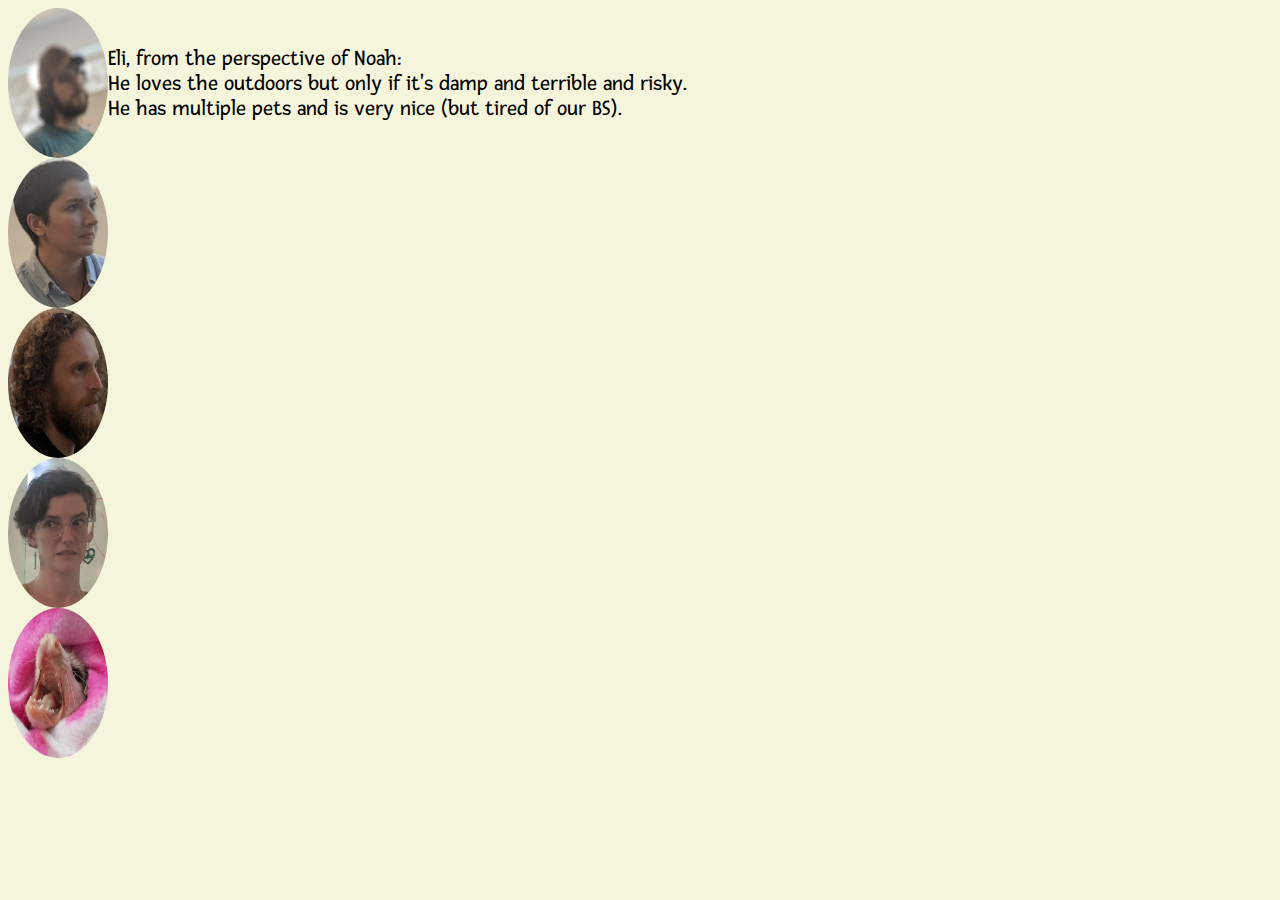
==== about-us.html @ 0c367021 "starting work on about us page, thought it would be good to link to it via footer" ====
<!DOCTYPE html>
<html lang="en">
<head>
    <meta charset="UTF-8">
    <meta name="viewport" content="width=device-width, initial-scale=1.0">
    <title>About The Creators</title>
    
    <link rel="stylesheet" href="src/shared/header.css">
    <link rel="stylesheet" href="src/shared/navBar.css">
    <link rel="stylesheet" href="src/shared/profile.css">
    <link rel="stylesheet" href="./about-us.css">
</head>
<body>

<div id="top-div">

    <div class="top-people">

        <div class="top-person">
            <div id="eli">
                <img src="./assets/eli.jpg" alt="the man. the myth. the legend.">
                <p>Eli, from the perspective of Noah:<br>
                    He loves the outdoors but only if it's damp and terrible and risky.<br> 
                    He has multiple pets and is very nice (but tired of our BS).<br>
                </p>
            </div>

        </div>

        <div class="top-person">
            <div id="erin">
                <img src="./assets/erin.jpg" alt="chiller than you">

            </div>

        </div>

        <div class="top-person">
            <div id="dirt">
                <img src="./assets/dirt.jpg" alt="we don't know his past">

            </div>

        </div>

        <div class="top-person">
            <div id="claire">
                <img src="./assets/claire.jpg" alt="AHchachaaaaa">
            </div>

        </div>

        <div class="top-person">
            <div id="noah">
                <img src="./assets/noah.jpg" alt="a normal picture of noah">
            </div>

        </div>

    </div>

</div>

</body>
</html>
---- src/shared/header.css ----
@import url('https://fonts.googleapis.com/css?family=Bad+Script&display=swap');

#header {
    display: grid;
    /* flex-direction: column; */
    grid-template-columns: 10% 80% 10%;
    grid-template-rows: 50% 50%;
    border: 2px solid #353A45;
    text-align: center;
    border-radius: 10px;
    background-color: rgba(136, 63, 78, 0.822);
    color: #EEECCB;
    font-family: 'Bad Script', cursive;
}

header {
    grid-column-start: 2;
    order: 1;
}

h1 {
    order: 3;
}

div .profile {
    grid-column-start: 1; 
    flex-direction: column;
    align-items: flex-start;
    
}

nav {
    grid-row-start: 2;
    grid-column-start: 2;
    align-items: flex-end;
}

/* button {
    grid-column-start: 3;
    grid-row-start: 1;
    display: flex;
    align-items: flex-end;
} */


a {
    flex-direction: row;
    align-content: space-around;
    text-decoration: none;
    color: #EEECCB;
    font-weight: 800;
}

a:visited {
    color: #353A45;
}

/* dark blue
#353A45

/* light tan */
/* #EEECCB

/* red */
/* #883F4E */
---- src/shared/navBar.css ----
nav {
    display: flex;
    flex-direction: row;
    justify-content: space-around;
}
---- src/shared/profile.css ----
img {
    border-radius: 100%;
}
---- about-us.css ----
@import url('https://fonts.googleapis.com/css?family=Fresca&display=swap');
/* top div is the global parent */

body {
    background-color: beige;
    font-family: 'Fresca', sans-serif;
    font-size: 1.4em;
}

#top-div {
    display: flex;
    flex-direction: row;
}

#top-people {
    display: flex;
    flex-direction: column;
}

#top-person {
    display: flex;
    flex-direction: row;
}


/* eli's section */
#eli {
    display: flex;
    align-items: center;
}

#eli img {
    height: 150px;
    width: 100px;
}

/* erin's section */

#erin {
    display: flex;
    align-items: center;
    }
    
#erin img {
    height: 150px;
    width: 100px;
}

/* dirt's section */

#dirt {
    display: flex;
    align-items: center;
    }
    
#dirt img {
    height: 150px;
    width: 100px;
}

/* claire's section */

#claire {
    display: flex;
    align-items: center;
}

#claire img {
    height: 150px;
    width: 100px;
}

/* noah's section */

#noah {
    display: flex;
    align-items: center;
    }
    
#noah img {
    height: 150px;
    width: 100px;
}
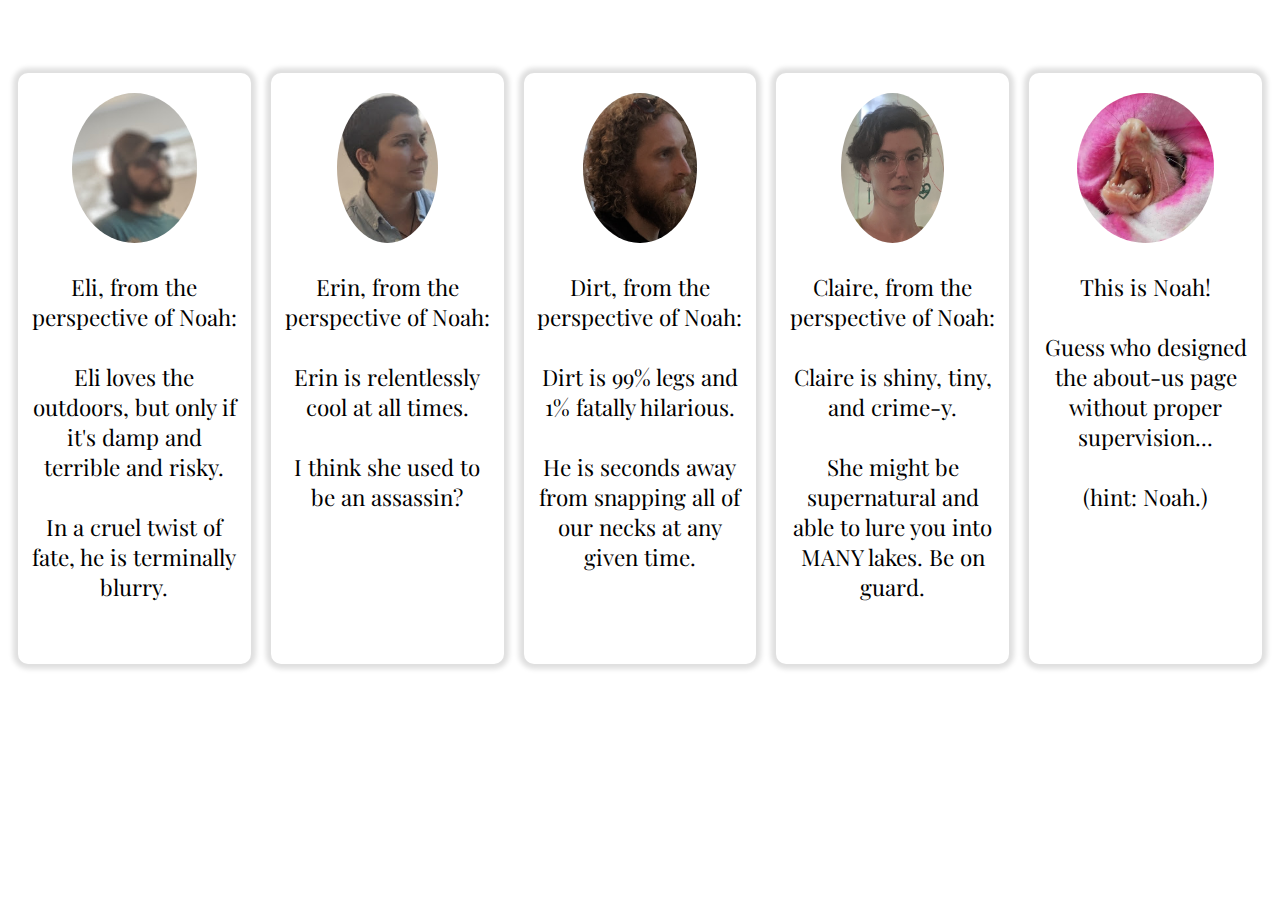
==== commit ac1520a0: "styling and about us page completed" ====
--- a/about-us.html
+++ b/about-us.html
@@ -12,51 +12,53 @@
 </head>
 <body>
 
-<div id="top-div">
 
-    <div class="top-people">
 
-        <div class="top-person">
-            <div id="eli">
-                <img src="./assets/eli.jpg" alt="the man. the myth. the legend.">
-                <p>Eli, from the perspective of Noah:<br>
-                    He loves the outdoors but only if it's damp and terrible and risky.<br> 
-                    He has multiple pets and is very nice (but tired of our BS).<br>
-                </p>
-            </div>
+<div class="top-people">
 
-        </div>
+    <div>
+        <img src="./assets/eli.jpg" alt="the man. the myth. the legend.">
+        <p>Eli, from the perspective of Noah: <br><br>
+            Eli loves the outdoors, but only if it's damp and terrible and risky.<br><br>
+            In a cruel twist of fate, he is terminally blurry.<br><br>
+        </p>
+    </div>
 
-        <div class="top-person">
-            <div id="erin">
-                <img src="./assets/erin.jpg" alt="chiller than you">
+    <div>
+        <img src="./assets/erin.jpg" alt="chiller than you">
+        <p>Erin, from the perspective of Noah:<br><br>
+            Erin is relentlessly cool at all times. <br><br>
+            I think she used to be an assassin?
+        </p>
+    </div>
 
-            </div>
 
-        </div>
+    <div>
+        <img src="./assets/dirt.jpg" alt="we don't know his past">
+        <p>Dirt, from the perspective of Noah:<br><br>
+            Dirt is 99% legs and 1% fatally hilarious.<br><br>
+            He is seconds away from snapping all of our necks at any given time.
+        </p>
+    </div>
 
-        <div class="top-person">
-            <div id="dirt">
-                <img src="./assets/dirt.jpg" alt="we don't know his past">
 
-            </div>
+    <div>
+        <img src="./assets/claire.jpg" alt="AHchachaaaaa">
+        <p>Claire, from the perspective of Noah:<br><br>
+            Claire is shiny, tiny, and crime-y.<br><br>
+            She might be supernatural and able to lure you into MANY lakes. Be on guard.
 
-        </div>
+        </p>
+    </div>
 
-        <div class="top-person">
-            <div id="claire">
-                <img src="./assets/claire.jpg" alt="AHchachaaaaa">
-            </div>
 
-        </div>
 
-        <div class="top-person">
-            <div id="noah">
-                <img src="./assets/noah.jpg" alt="a normal picture of noah">
-            </div>
-
-        </div>
-
+    <div>
+        <img src="./assets/noah.jpg" alt="a normal picture of noah">
+        <p>This is Noah!<br><br>
+            Guess who designed the about-us page without proper supervision...<br><br>
+            (hint: Noah.)
+        </p>
     </div>
 
 </div>
--- a/about-us.css
+++ b/about-us.css
@@ -1,83 +1,31 @@
-@import url('https://fonts.googleapis.com/css?family=Fresca&display=swap');
-/* top div is the global parent */
+@import url('https://fonts.googleapis.com/css?family=Playfair+Display&display=swap');
+
 
 body {
-    background-color: beige;
-    font-family: 'Fresca', sans-serif;
+    font-family: 'Playfair Display', serif;
     font-size: 1.4em;
 }
 
-#top-div {
+.top-people {
     display: flex;
-    flex-direction: row;
+    flex-wrap: nowrap;
+    margin-top: 5%;
 }
 
-#top-people {
-    display: flex;
-    flex-direction: column;
+.top-people > div {
+    width: 45%;
+    text-align: center;
+    margin: 10px;
+    padding: 10px;
+    border-radius: 10px;
+    box-shadow: 0 0 5px 5px rgba(0, 0, 0, 0.13);
 }
 
-#top-person {
-    display: flex;
-    flex-direction: row;
+img {
+    margin-top: 10px;
+    height: 150px;
 }
 
-
-/* eli's section */
-#eli {
-    display: flex;
-    align-items: center;
-}
-
-#eli img {
-    height: 150px;
-    width: 100px;
-}
-
-/* erin's section */
-
-#erin {
-    display: flex;
-    align-items: center;
-    }
-    
-#erin img {
-    height: 150px;
-    width: 100px;
-}
-
-/* dirt's section */
-
-#dirt {
-    display: flex;
-    align-items: center;
-    }
-    
-#dirt img {
-    height: 150px;
-    width: 100px;
-}
-
-/* claire's section */
-
-#claire {
-    display: flex;
-    align-items: center;
-}
-
-#claire img {
-    height: 150px;
-    width: 100px;
-}
-
-/* noah's section */
-
-#noah {
-    display: flex;
-    align-items: center;
-    }
-    
-#noah img {
-    height: 150px;
-    width: 100px;
+img :last-child {
+    width: 90px;
 }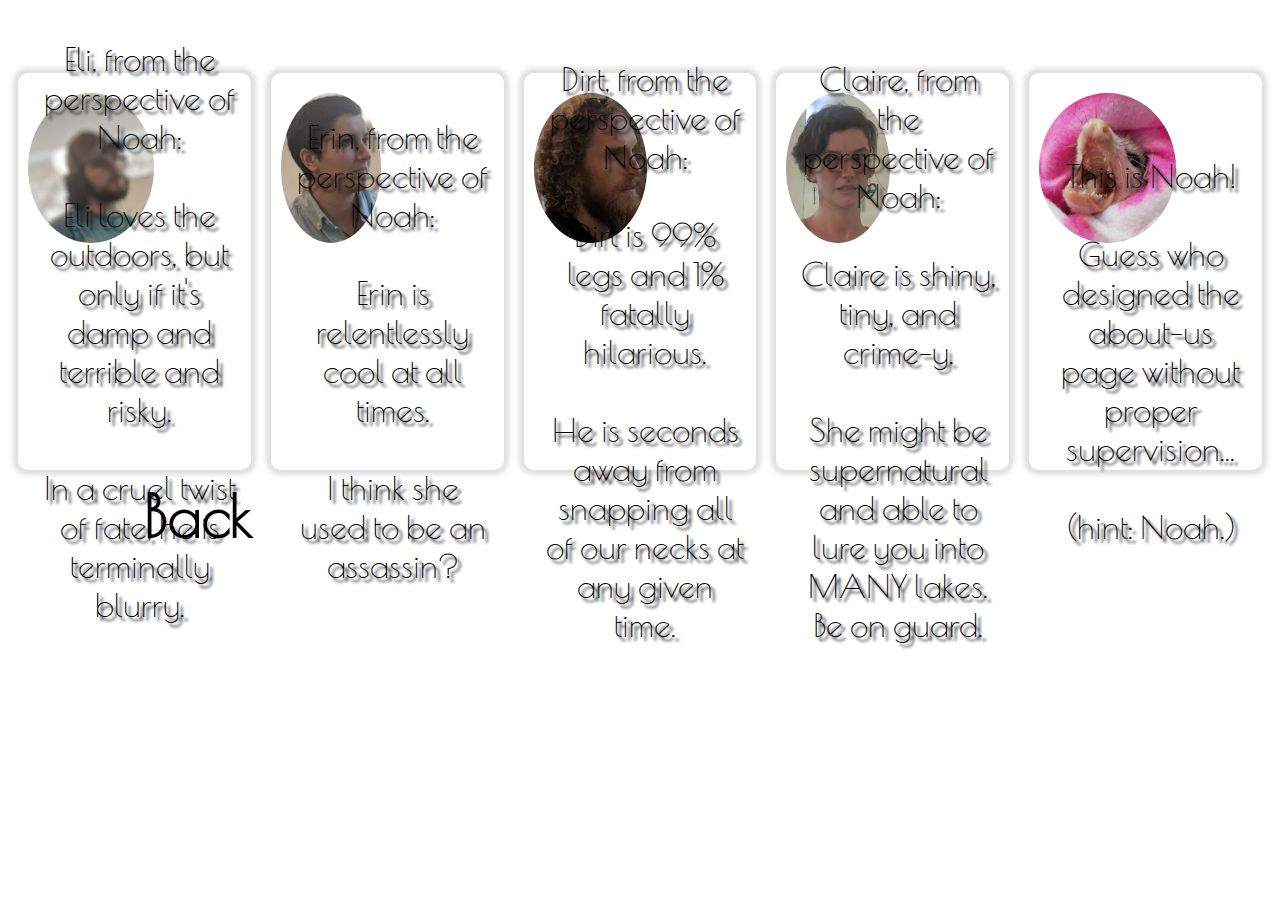
==== commit 36fdf5b1: "fixing merge conflicts" ====
--- a/about-us.html
+++ b/about-us.html
@@ -18,7 +18,7 @@
 
     <div>
         <img src="./assets/eli.jpg" alt="the man. the myth. the legend.">
-        <p>Eli, from the perspective of Noah: <br><br>
+        <p class="profile">Eli, from the perspective of Noah: <br><br>
             Eli loves the outdoors, but only if it's damp and terrible and risky.<br><br>
             In a cruel twist of fate, he is terminally blurry.<br><br>
         </p>
@@ -26,7 +26,7 @@
 
     <div>
         <img src="./assets/erin.jpg" alt="chiller than you">
-        <p>Erin, from the perspective of Noah:<br><br>
+        <p class="profile">Erin, from the perspective of Noah:<br><br>
             Erin is relentlessly cool at all times. <br><br>
             I think she used to be an assassin?
         </p>
@@ -35,7 +35,7 @@
 
     <div>
         <img src="./assets/dirt.jpg" alt="we don't know his past">
-        <p>Dirt, from the perspective of Noah:<br><br>
+        <p class="profile">Dirt, from the perspective of Noah:<br><br>
             Dirt is 99% legs and 1% fatally hilarious.<br><br>
             He is seconds away from snapping all of our necks at any given time.
         </p>
@@ -44,7 +44,7 @@
 
     <div>
         <img src="./assets/claire.jpg" alt="AHchachaaaaa">
-        <p>Claire, from the perspective of Noah:<br><br>
+        <p class="profile">Claire, from the perspective of Noah:<br><br>
             Claire is shiny, tiny, and crime-y.<br><br>
             She might be supernatural and able to lure you into MANY lakes. Be on guard.
 
@@ -55,7 +55,7 @@
 
     <div>
         <img src="./assets/noah.jpg" alt="a normal picture of noah">
-        <p>This is Noah!<br><br>
+        <p class="profile">This is Noah!<br><br>
             Guess who designed the about-us page without proper supervision...<br><br>
             (hint: Noah.)
         </p>
@@ -63,5 +63,9 @@
 
 </div>
 
+<div id="back"> 
+    <a href="index.html">Back</a>
+</div>
+
 </body>
 </html>--- a/src/shared/header.css
+++ b/src/shared/header.css
@@ -1,16 +1,20 @@
-@import url('https://fonts.googleapis.com/css?family=Bad+Script&display=swap');
+@import url('https://fonts.googleapis.com/css?family=IM+Fell+DW+Pica+SC%7CPoiret+One&display=swap');
 
 #header {
     display: grid;
-    /* flex-direction: column; */
     grid-template-columns: 10% 80% 10%;
     grid-template-rows: 50% 50%;
-    border: 2px solid #353A45;
+    border: 2px solid rgba(0, 0, 0, 0.336);
     text-align: center;
-    border-radius: 10px;
-    background-color: rgba(136, 63, 78, 0.822);
-    color: #EEECCB;
-    font-family: 'Bad Script', cursive;
+    border-radius: 15px;
+    color: rgb(0, 0, 0);
+    font-family: 'IM Fell DW Pica SC', serif;
+    background-image: url(../../assets/spiceheader.jpg);
+    margin: 30px;
+    margin-right: 50px;
+    margin-left: 50px;
+    box-shadow: 0 0 7px black;
+    height: 380px;
 }
 
 header {
@@ -19,14 +23,19 @@
 }
 
 h1 {
+    font-size: 2.3em;
     order: 3;
+    background-color: rgba(255, 255, 255, 0.658);
+    border: 2px solid rgba(0, 0, 0, 0.336);
+    margin-top: 150px;
+    border-radius: 50px;
+    margin-bottom: 0px;
 }
 
 div .profile {
     grid-column-start: 1; 
     flex-direction: column;
     align-items: flex-start;
-    
 }
 
 nav {
@@ -35,31 +44,17 @@
     align-items: flex-end;
 }
 
-/* button {
-    grid-column-start: 3;
-    grid-row-start: 1;
-    display: flex;
-    align-items: flex-end;
-} */
-
-
 a {
     flex-direction: row;
     align-content: space-around;
     text-decoration: none;
-    color: #EEECCB;
+    color: rgb(252, 250, 250);
     font-weight: 800;
+    margin-bottom: 10px;
+    width: 30%;
 }
 
-a:visited {
-    color: #353A45;
-}
-
-/* dark blue
-#353A45
-
-/* light tan */
-/* #EEECCB
-
-/* red */
-/* #883F4E */ +a:hover {
+    background-color: rgba(255, 255, 255, 0.658);
+    border-radius: 50px;
+}--- a/src/shared/navBar.css
+++ b/src/shared/navBar.css
@@ -2,4 +2,18 @@
     display: flex;
     flex-direction: row;
     justify-content: space-around;
-}+  
+}
+
+/* a {
+    text-shadow: 0 0 10px black;
+} */
+
+#nav-bar{
+    font-size: 1.3em;
+    color: white;
+    letter-spacing: .04em;
+    text-shadow: 
+      2px 2px 1px rgb(29, 2, 2), 
+      3px 3px 1px rgba(255, 255, 255, 0.2);
+}
--- a/src/shared/profile.css
+++ b/src/shared/profile.css
@@ -1,3 +1,24 @@
+.profile {
+    display: flex;
+    justify-content: center;
+    margin-left: 5%;
+    color: white;
+    text-shadow: 4px 4px 3px black;
+    font-size: 1.3em;
+    height: 150px;
+}
+
 img {
+    display: flex;
     border-radius: 100%;
+}
+
+.profile button {
+    background:url('/assets/out-sign.png') no-repeat center;
+    background-color: rgba(255, 255, 255, 0.603);
+    border: none;
+    width: 45px;
+    height: 25px;
+    border-radius: 10px;
+    padding: 18px; 
 }--- a/about-us.css
+++ b/about-us.css
@@ -1,9 +1,8 @@
-@import url('https://fonts.googleapis.com/css?family=Playfair+Display&display=swap');
-
+@import url('https://fonts.googleapis.com/css?family=IM+Fell+DW+Pica+SC|Poiret+One&display=swap');
 
 body {
-    font-family: 'Playfair Display', serif;
-    font-size: 1.4em;
+    font-family: 'Poiret One', cursive;
+    font-size: 1.6em;
 }
 
 .top-people {
@@ -21,6 +20,10 @@
     box-shadow: 0 0 5px 5px rgba(0, 0, 0, 0.13);
 }
 
+.profile {
+    color: black;
+}
+
 img {
     margin-top: 10px;
     height: 150px;
@@ -28,4 +31,11 @@
 
 img :last-child {
     width: 90px;
+}
+
+#back > a {
+    display: flex;
+    justify-content: center;
+    color: black;
+    font-size: 2.3em;
 }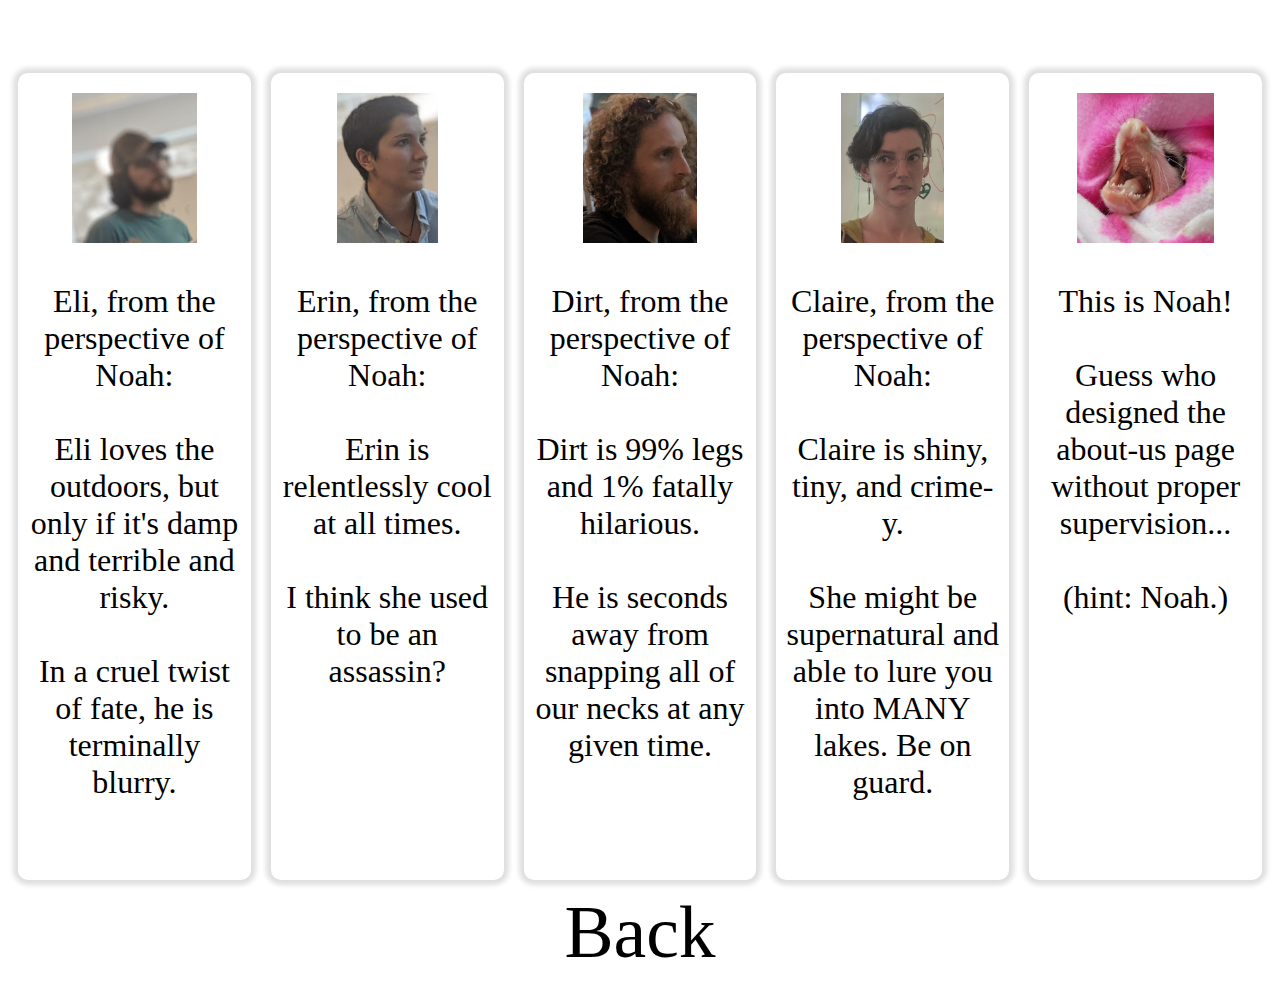
==== commit eebda510: "Merge pull request #14 from familyrecipes/style" ====
--- a/about-us.html
+++ b/about-us.html
@@ -5,9 +5,6 @@
     <meta name="viewport" content="width=device-width, initial-scale=1.0">
     <title>About The Creators</title>
     
-    <link rel="stylesheet" href="src/shared/header.css">
-    <link rel="stylesheet" href="src/shared/navBar.css">
-    <link rel="stylesheet" href="src/shared/profile.css">
     <link rel="stylesheet" href="./about-us.css">
 </head>
 <body>
--- a/about-us.css
+++ b/about-us.css
@@ -1,8 +1,6 @@
-@import url('https://fonts.googleapis.com/css?family=IM+Fell+DW+Pica+SC|Poiret+One&display=swap');
-
 body {
-    font-family: 'Poiret One', cursive;
-    font-size: 1.6em;
+    font-family: 'Cormorant Garamond', serif;
+    font-size: 2em;
 }
 
 .top-people {
@@ -22,6 +20,7 @@
 
 .profile {
     color: black;
+    text-align: center;
 }
 
 img {
@@ -38,4 +37,5 @@
     justify-content: center;
     color: black;
     font-size: 2.3em;
+    text-decoration: none;
 }